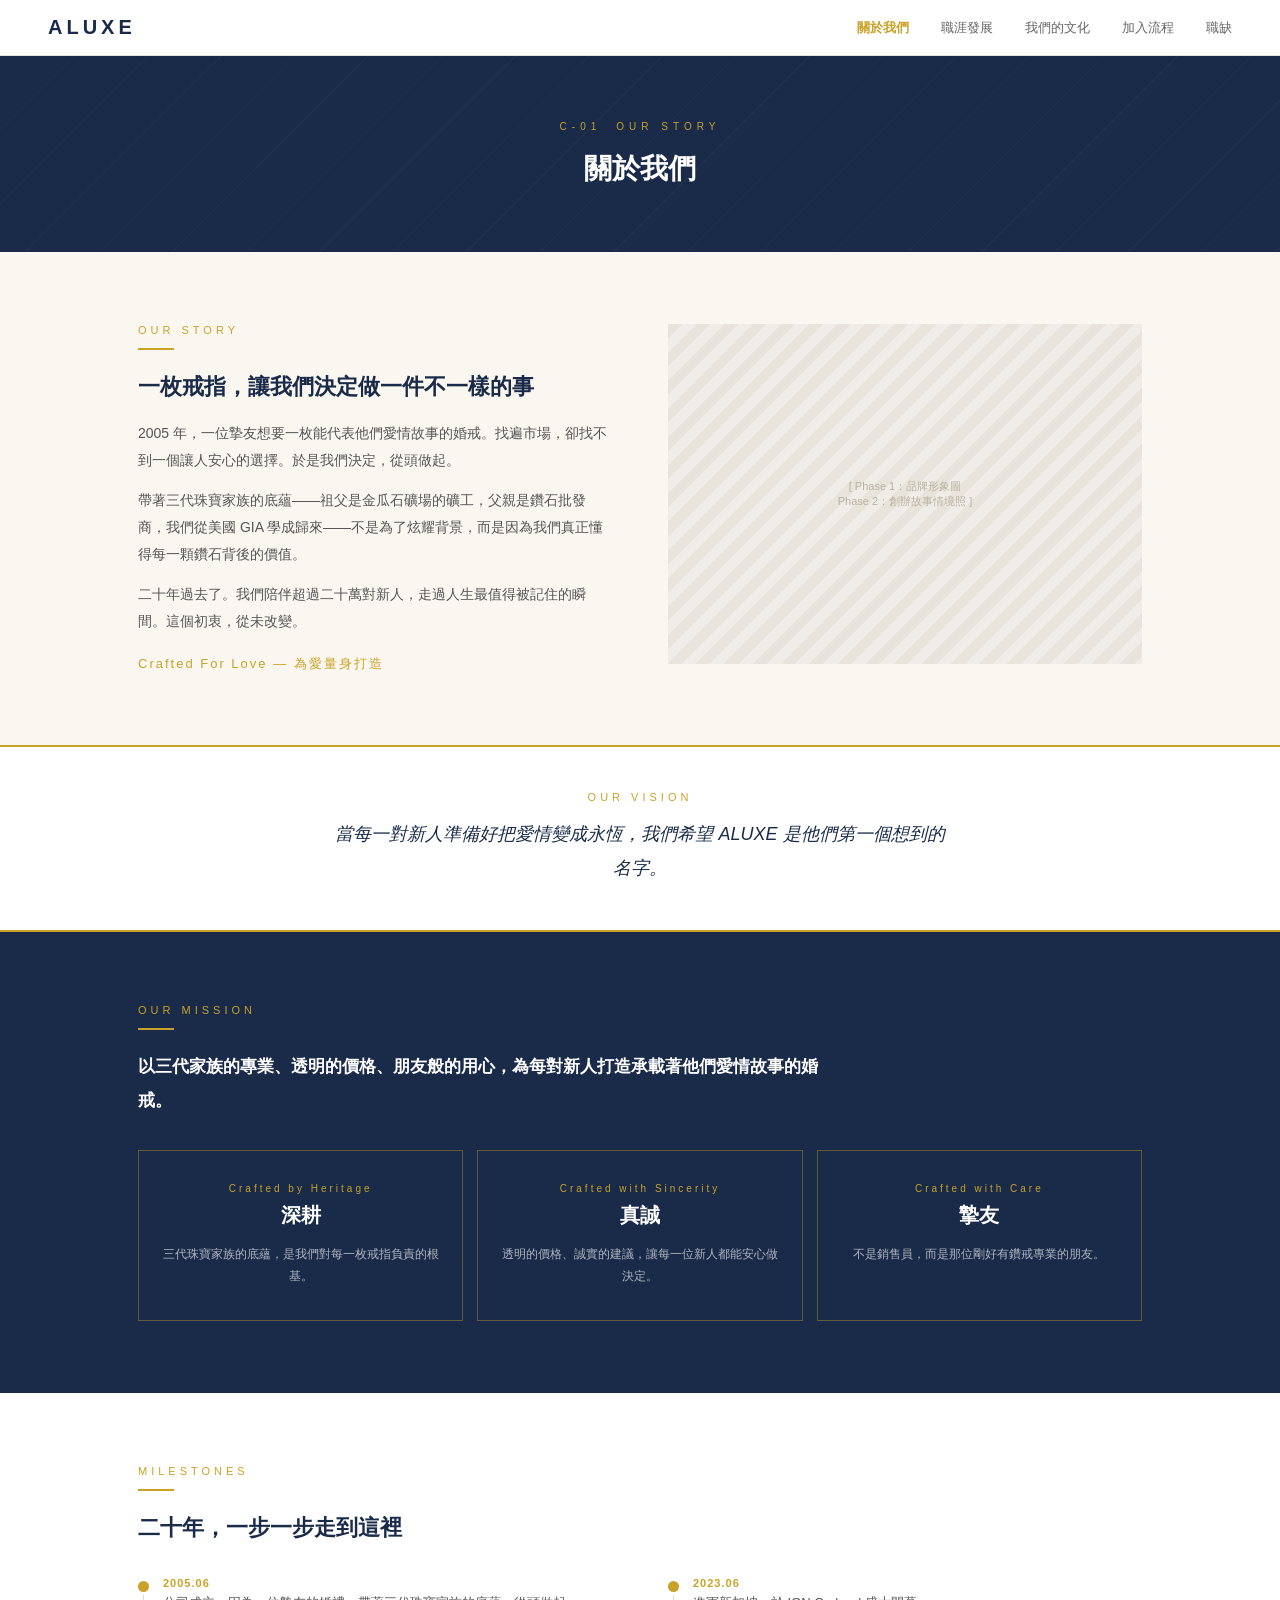
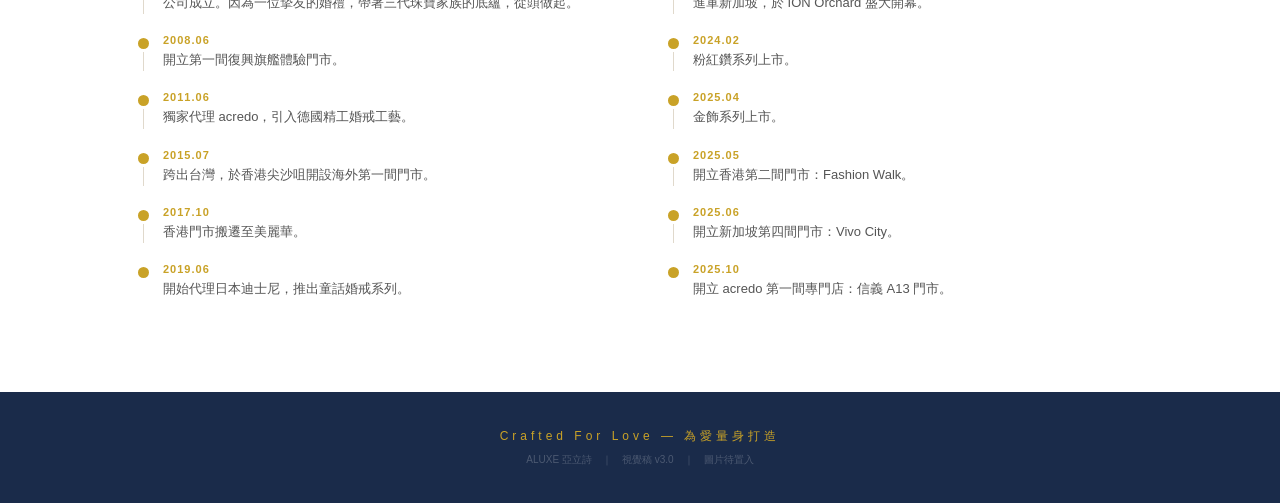
==== about.html @ 5cea4559 "Add files via upload" ====
<!DOCTYPE html>
<html lang="zh-TW">
<head>
<meta charset="UTF-8">
<meta name="viewport" content="width=device-width, initial-scale=1.0">
<title>關於我們 — ALUXE 亞立詩</title>
<link rel="stylesheet" href="shared.css">
<style>
.page-hero { background: #1A2B4A; padding: 64px 48px; text-align: center; position: relative; overflow: hidden; }
.page-hero::before { content: ''; position: absolute; inset: 0; background: repeating-linear-gradient(135deg, rgba(201,162,39,0.04) 0, rgba(201,162,39,0.04) 1px, transparent 1px, transparent 52px); }
.page-hero-content { position: relative; }
.page-hero-eyebrow { color: #C9A227; font-size: 10px; letter-spacing: 5px; margin-bottom: 16px; }
.page-hero-title { color: #fff; font-size: 28px; font-weight: bold; }
.vision-strip { background: #fff; border-top: 2px solid #C9A227; border-bottom: 2px solid #C9A227; padding: 44px 48px; text-align: center; }
.vision-text { font-size: 18px; color: #1A2B4A; line-height: 1.9; max-width: 620px; margin: 0 auto; font-style: italic; }
.origin-two { display: grid; grid-template-columns: 1fr 1fr; gap: 56px; align-items: start; }
@media (max-width: 768px) { .origin-two { grid-template-columns: 1fr; } .page-hero { padding: 48px 24px; } }
</style>
</head>
<body>

<nav class="nav">
  <a href="index.html" class="nav-logo">ALUXE</a>
  <div class="nav-links">
    <a class="nav-link active" href="about.html">關於我們</a>
    <a class="nav-link" href="career.html">職涯發展</a>
    <a class="nav-link" href="culture.html">我們的文化</a>
    <a class="nav-link" href="process.html">加入流程</a>
    <a class="nav-link" href="jobs.html">職缺</a>
  </div>
</nav>

<div class="page-hero">
  <div class="page-hero-content">
    <div class="page-hero-eyebrow">C-01　OUR STORY</div>
    <h1 class="page-hero-title">關於我們</h1>
  </div>
</div>

<!-- 品牌起源 -->
<section class="sec-light">
  <div class="sec-inner">
    <div class="origin-two">
      <div>
        <div class="eyebrow">OUR STORY</div>
        <div class="gold-bar"></div>
        <h2 class="sec-title">一枚戒指，讓我們決定做一件不一樣的事</h2>
        <p class="sec-body">2005 年，一位摯友想要一枚能代表他們愛情故事的婚戒。找遍市場，卻找不到一個讓人安心的選擇。於是我們決定，從頭做起。</p>
        <p class="sec-body">帶著三代珠寶家族的底蘊——祖父是金瓜石礦場的礦工，父親是鑽石批發商，我們從美國 GIA 學成歸來——不是為了炫耀背景，而是因為我們真正懂得每一顆鑽石背後的價值。</p>
        <p class="sec-body">二十年過去了。我們陪伴超過二十萬對新人，走過人生最值得被記住的瞬間。這個初衷，從未改變。</p>
        <p style="font-size:13px; color:#C9A227; letter-spacing:2px; margin-top:20px;">Crafted For Love — 為愛量身打造</p>
      </div>
      <div class="img-ph" style="height:340px;">[ Phase 1：品牌形象圖<br>Phase 2：創辦故事情境照 ]</div>
    </div>
  </div>
</section>

<!-- 願景 -->
<div class="vision-strip">
  <div class="eyebrow" style="text-align:center; margin-bottom:14px;">OUR VISION</div>
  <p class="vision-text">當每一對新人準備好把愛情變成永恆，我們希望 ALUXE 是他們第一個想到的名字。</p>
</div>

<!-- 使命 -->
<section class="sec-navy">
  <div class="sec-inner">
    <div class="eyebrow" style="color:#C9A227;">OUR MISSION</div>
    <div class="gold-bar"></div>
    <p class="sec-title-white" style="font-size:17px; max-width:680px; line-height:2;">以三代家族的專業、透明的價格、朋友般的用心，為每對新人打造承載著他們愛情故事的婚戒。</p>
    <div class="pillar-grid">
      <div class="pillar-card"><div class="p-en">Crafted by Heritage</div><div class="p-zh">深耕</div><div class="p-desc">三代珠寶家族的底蘊，是我們對每一枚戒指負責的根基。</div></div>
      <div class="pillar-card"><div class="p-en">Crafted with Sincerity</div><div class="p-zh">真誠</div><div class="p-desc">透明的價格、誠實的建議，讓每一位新人都能安心做決定。</div></div>
      <div class="pillar-card"><div class="p-en">Crafted with Care</div><div class="p-zh">摯友</div><div class="p-desc">不是銷售員，而是那位剛好有鑽戒專業的朋友。</div></div>
    </div>
  </div>
</section>

<!-- 品牌里程碑 -->
<section class="sec-white">
  <div class="sec-inner">
    <div class="eyebrow">MILESTONES</div>
    <div class="gold-bar"></div>
    <h2 class="sec-title">二十年，一步一步走到這裡</h2>
    <div class="tl-grid">
      <div>
        <div class="tl-item"><div class="tl-dot-w"><div class="tl-dot"></div><div class="tl-line"></div></div><div><div class="tl-date">2005.06</div><div class="tl-text">公司成立。因為一位摯友的婚禮，帶著三代珠寶家族的底蘊，從頭做起。</div></div></div>
        <div class="tl-item"><div class="tl-dot-w"><div class="tl-dot"></div><div class="tl-line"></div></div><div><div class="tl-date">2008.06</div><div class="tl-text">開立第一間復興旗艦體驗門市。</div></div></div>
        <div class="tl-item"><div class="tl-dot-w"><div class="tl-dot"></div><div class="tl-line"></div></div><div><div class="tl-date">2011.06</div><div class="tl-text">獨家代理 acredo，引入德國精工婚戒工藝。</div></div></div>
        <div class="tl-item"><div class="tl-dot-w"><div class="tl-dot"></div><div class="tl-line"></div></div><div><div class="tl-date">2015.07</div><div class="tl-text">跨出台灣，於香港尖沙咀開設海外第一間門市。</div></div></div>
        <div class="tl-item"><div class="tl-dot-w"><div class="tl-dot"></div><div class="tl-line"></div></div><div><div class="tl-date">2017.10</div><div class="tl-text">香港門市搬遷至美麗華。</div></div></div>
        <div class="tl-item"><div class="tl-dot-w"><div class="tl-dot"></div></div><div><div class="tl-date">2019.06</div><div class="tl-text">開始代理日本迪士尼，推出童話婚戒系列。</div></div></div>
      </div>
      <div>
        <div class="tl-item"><div class="tl-dot-w"><div class="tl-dot"></div><div class="tl-line"></div></div><div><div class="tl-date">2023.06</div><div class="tl-text">進軍新加坡，於 ION Orchard 盛大開幕。</div></div></div>
        <div class="tl-item"><div class="tl-dot-w"><div class="tl-dot"></div><div class="tl-line"></div></div><div><div class="tl-date">2024.02</div><div class="tl-text">粉紅鑽系列上市。</div></div></div>
        <div class="tl-item"><div class="tl-dot-w"><div class="tl-dot"></div><div class="tl-line"></div></div><div><div class="tl-date">2025.04</div><div class="tl-text">金飾系列上市。</div></div></div>
        <div class="tl-item"><div class="tl-dot-w"><div class="tl-dot"></div><div class="tl-line"></div></div><div><div class="tl-date">2025.05</div><div class="tl-text">開立香港第二間門市：Fashion Walk。</div></div></div>
        <div class="tl-item"><div class="tl-dot-w"><div class="tl-dot"></div><div class="tl-line"></div></div><div><div class="tl-date">2025.06</div><div class="tl-text">開立新加坡第四間門市：Vivo City。</div></div></div>
        <div class="tl-item"><div class="tl-dot-w"><div class="tl-dot"></div></div><div><div class="tl-date">2025.10</div><div class="tl-text">開立 acredo 第一間專門店：信義 A13 門市。</div></div></div>
      </div>
    </div>
  </div>
</section>

<footer class="footer">
  <p class="footer-slogan">Crafted For Love — 為愛量身打造</p>
  <p class="footer-note">ALUXE 亞立詩　｜　視覺稿 v3.0　｜　圖片待置入</p>
</footer>

</body>
</html>
---- shared.css ----
* { box-sizing: border-box; margin: 0; padding: 0; }
body { font-family: "Arial", "Microsoft JhengHei", sans-serif; background: #FAF7F0; color: #2C2C2C; }

.nav { background: #fff; padding: 16px 48px; display: flex; align-items: center; justify-content: space-between; border-bottom: 1px solid #E8E4DC; position: sticky; top: 0; z-index: 100; box-shadow: 0 2px 8px rgba(0,0,0,0.04); }
.nav-logo { font-size: 20px; font-weight: bold; color: #1A2B4A; letter-spacing: 4px; text-decoration: none; }
.nav-links { display: flex; gap: 32px; font-size: 13px; color: #666; }
.nav-link { text-decoration: none; color: #666; }
.nav-link.active { color: #C9A227; font-weight: bold; }

.btn-gold { background: #C9A227; color: #fff; padding: 13px 36px; font-size: 13px; font-weight: bold; display: inline-block; letter-spacing: 1px; cursor: pointer; text-decoration: none; border: none; }
.btn-outline { border: 1.5px solid #C9A227; color: #C9A227; padding: 11px 30px; font-size: 13px; display: inline-block; letter-spacing: 1px; cursor: pointer; text-decoration: none; background: transparent; }

.sec-light { background: #FAF7F0; }
.sec-white { background: #fff; }
.sec-navy { background: #1A2B4A; }
.sec-inner { max-width: 1100px; margin: 0 auto; padding: 72px 48px; }

.eyebrow { font-size: 11px; color: #C9A227; letter-spacing: 4px; margin-bottom: 12px; text-transform: uppercase; }
.sec-title { font-size: 22px; font-weight: bold; color: #1A2B4A; line-height: 1.55; margin-bottom: 16px; }
.sec-title-white { font-size: 22px; font-weight: bold; color: #fff; line-height: 1.55; margin-bottom: 16px; }
.sec-body { font-size: 14px; color: #555; line-height: 1.95; margin-bottom: 12px; }
.sec-body-white { font-size: 14px; color: rgba(255,255,255,0.72); line-height: 1.95; margin-bottom: 12px; }
.gold-bar { width: 36px; height: 2px; background: #C9A227; margin-bottom: 20px; }
.gold-divider { height: 1px; background: linear-gradient(to right, transparent, #C9A227 30%, #C9A227 70%, transparent); }

.two-col { display: grid; grid-template-columns: 1fr 1fr; gap: 56px; align-items: center; }
.img-ph { background: repeating-linear-gradient(135deg, #E8E4DC 0, #E8E4DC 10px, #F0EDE8 10px, #F0EDE8 20px); border-radius: 1px; display: flex; align-items: center; justify-content: center; color: #B8B0A0; font-size: 11px; text-align: center; padding: 16px; }

.culture-grid { display: grid; grid-template-columns: repeat(3, 1fr); gap: 14px; margin-top: 32px; }
.culture-card { background: #FAF7F0; border: 0.5px solid #E0D9CC; padding: 24px 18px; text-align: center; }
.c-icon { font-size: 20px; color: #C9A227; margin-bottom: 10px; }
.c-zh { font-size: 15px; font-weight: bold; color: #1A2B4A; margin-bottom: 3px; }
.c-en { font-size: 10px; color: #C9A227; letter-spacing: 2px; margin-bottom: 10px; }
.c-desc { font-size: 12px; color: #666; line-height: 1.75; }

.steps { display: flex; gap: 0; margin-top: 36px; }
.step { flex: 1; display: flex; flex-direction: column; align-items: center; text-align: center; position: relative; }
.step:not(:last-child)::after { content: '→'; position: absolute; right: -14px; top: 16px; color: #C9A227; font-size: 16px; }
.step-num { width: 44px; height: 44px; background: #1A2B4A; color: #C9A227; font-size: 13px; font-weight: bold; display: flex; align-items: center; justify-content: center; margin-bottom: 12px; }
.step-title { font-size: 13px; font-weight: bold; color: #1A2B4A; margin-bottom: 6px; }
.step-desc { font-size: 11px; color: #777; line-height: 1.7; padding: 0 10px; }

.pillar-grid { display: grid; grid-template-columns: repeat(3, 1fr); gap: 14px; margin-top: 32px; }
.pillar-card { border: 0.5px solid rgba(201,162,39,0.4); padding: 32px 20px; text-align: center; }
.p-en { font-size: 10px; color: #C9A227; letter-spacing: 3px; margin-bottom: 8px; }
.p-zh { font-size: 20px; font-weight: bold; color: #fff; margin-bottom: 14px; }
.p-desc { font-size: 12px; color: rgba(255,255,255,0.65); line-height: 1.9; }

.tl-grid { display: grid; grid-template-columns: 1fr 1fr; gap: 0 56px; margin-top: 32px; }
.tl-item { display: flex; gap: 14px; padding-bottom: 20px; }
.tl-dot-w { display: flex; flex-direction: column; align-items: center; }
.tl-dot { width: 11px; height: 11px; background: #C9A227; border-radius: 50%; margin-top: 4px; min-height: 11px; }
.tl-line { width: 1px; background: #E0D9CC; flex: 1; margin-top: 3px; }
.tl-date { font-size: 11px; font-weight: bold; color: #C9A227; letter-spacing: 1px; margin-bottom: 3px; }
.tl-text { font-size: 13px; color: #555; line-height: 1.7; }

.edu-item { background: #fff; border-left: 3px solid #C9A227; padding: 20px 24px; margin-bottom: 12px; }
.edu-title { font-size: 14px; font-weight: bold; color: #1A2B4A; margin-bottom: 7px; }
.edu-desc { font-size: 13px; color: #555; line-height: 1.9; }

.career-grid { display: grid; grid-template-columns: repeat(3, 1fr); gap: 18px; margin-top: 32px; }
.career-card { border: 0.5px solid #E0D9CC; padding: 28px 20px; background: #fff; }
.career-icon { font-size: 28px; color: #C9A227; margin-bottom: 12px; }
.career-title { font-size: 14px; font-weight: bold; color: #1A2B4A; margin-bottom: 10px; }
.career-desc { font-size: 13px; color: #555; line-height: 1.9; }
.ladder { margin-top: 18px; padding-top: 14px; border-top: 1px solid #F0EDE8; }
.ladder-label { font-size: 10px; color: #C9A227; letter-spacing: 2px; margin-bottom: 10px; }
.l-item { display: flex; align-items: center; gap: 8px; }
.l-dot { width: 7px; height: 7px; background: #C9A227; border-radius: 50%; min-width: 7px; }
.l-dot.base { background: #1A2B4A; }
.l-line { width: 1px; height: 16px; background: #C9A227; margin-left: 3px; }
.l-text { font-size: 11px; color: #555; font-weight: bold; }

.benefits-grid { display: grid; grid-template-columns: repeat(3, 1fr); gap: 14px; margin-top: 32px; }
.benefit-card { background: #fff; padding: 24px 20px; border: 0.5px solid #E0D9CC; }
.b-icon { font-size: 20px; color: #C9A227; margin-bottom: 12px; }
.b-title { font-size: 13px; font-weight: bold; color: #1A2B4A; margin-bottom: 8px; padding-bottom: 8px; border-bottom: 1px solid #F0EDE8; }
.b-desc { font-size: 12px; color: #666; line-height: 1.9; }

.tips-box { margin-top: 40px; padding-top: 32px; border-top: 1px solid #E0D9CC; }
.tips-title { font-size: 18px; font-weight: bold; color: #1A2B4A; margin-bottom: 12px; }
.tips-lead { font-size: 13px; color: #555; line-height: 1.95; margin-bottom: 20px; }
.tips-grid { display: grid; grid-template-columns: repeat(3, 1fr); gap: 12px; }
.tip-card { background: #fff; border-left: 3px solid #C9A227; padding: 14px 16px; font-size: 12px; color: #555; line-height: 1.85; }

.region-title { font-size: 15px; font-weight: bold; color: #1A2B4A; padding: 12px 0; border-bottom: 2px solid #C9A227; margin: 24px 0 16px; }
.store-grid { display: grid; grid-template-columns: repeat(4, 1fr); gap: 12px; }
.store-card { background: #fff; border: 0.5px solid #E0D9CC; padding: 16px; }
.store-name { font-size: 13px; font-weight: bold; color: #1A2B4A; margin-bottom: 8px; }
.store-btn { border: 1px solid #C9A227; color: #C9A227; padding: 6px 12px; font-size: 11px; display: inline-block; letter-spacing: 1px; text-decoration: none; }

.footer { background: #1A2B4A; padding: 36px 48px; text-align: center; }
.footer-slogan { color: #C9A227; font-size: 12px; letter-spacing: 4px; margin-bottom: 8px; }
.footer-note { color: rgba(255,255,255,0.22); font-size: 10px; }

.stats-row { display: grid; grid-template-columns: repeat(4, 1fr); gap: 16px; margin-bottom: 52px; }
.stat-card { text-align: center; padding: 22px 12px; border-bottom: 2px solid #C9A227; background: #fff; }
.stat-num { font-size: 28px; font-weight: bold; color: #1A2B4A; margin-bottom: 6px; }
.stat-desc { font-size: 11px; color: #888; letter-spacing: 1px; }

.vision-strip { background: #fff; border-top: 2px solid #C9A227; border-bottom: 2px solid #C9A227; padding: 44px 48px; text-align: center; }
.vision-text { font-size: 18px; color: #1A2B4A; line-height: 1.9; max-width: 620px; margin: 0 auto; font-style: italic; }

.pillar-grid-light { display: grid; grid-template-columns: repeat(3, 1fr); gap: 14px; margin-top: 32px; margin-bottom: 52px; }
.pillar-light { border: 0.5px solid rgba(26,43,74,0.18); background: #FAF7F0; padding: 32px 20px; text-align: center; }
.pl-en { font-size: 10px; color: #C9A227; letter-spacing: 3px; margin-bottom: 8px; }
.pl-zh { font-size: 20px; font-weight: bold; color: #1A2B4A; margin-bottom: 14px; }
.pl-desc { font-size: 12px; color: #666; line-height: 1.9; }

@media (max-width: 768px) {
  .stats-row, .two-col, .culture-grid, .career-grid, .benefits-grid, .pillar-grid, .pillar-grid-light, .tl-grid { grid-template-columns: 1fr; }
  .steps { flex-direction: column; gap: 20px; }
  .step:not(:last-child)::after { display: none; }
  .store-grid { grid-template-columns: repeat(2, 1fr); }
  .sec-inner { padding: 48px 24px; }
  .nav { padding: 14px 24px; }
  .nav-links { display: none; }
  .tips-grid { grid-template-columns: 1fr; }
}
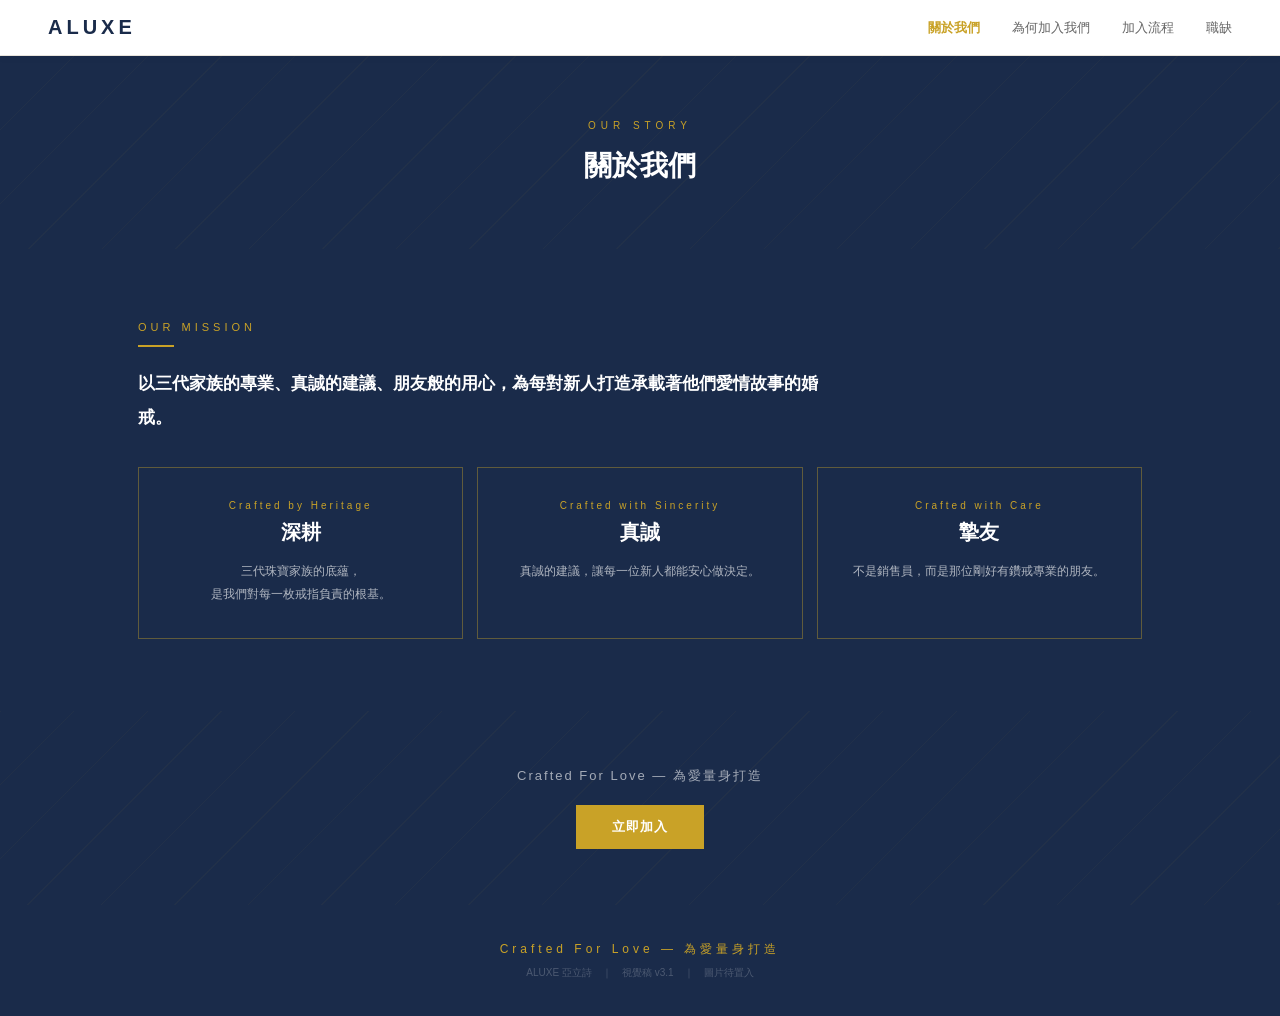
==== commit 4bda64d4: "Add files via upload" ====
--- a/about.html
+++ b/about.html
@@ -11,10 +11,7 @@
 .page-hero-content { position: relative; }
 .page-hero-eyebrow { color: #C9A227; font-size: 10px; letter-spacing: 5px; margin-bottom: 16px; }
 .page-hero-title { color: #fff; font-size: 28px; font-weight: bold; }
-.vision-strip { background: #fff; border-top: 2px solid #C9A227; border-bottom: 2px solid #C9A227; padding: 44px 48px; text-align: center; }
-.vision-text { font-size: 18px; color: #1A2B4A; line-height: 1.9; max-width: 620px; margin: 0 auto; font-style: italic; }
-.origin-two { display: grid; grid-template-columns: 1fr 1fr; gap: 56px; align-items: start; }
-@media (max-width: 768px) { .origin-two { grid-template-columns: 1fr; } .page-hero { padding: 48px 24px; } }
+@media (max-width: 768px) { .page-hero { padding: 48px 24px; } }
 </style>
 </head>
 <body>
@@ -23,8 +20,7 @@
   <a href="index.html" class="nav-logo">ALUXE</a>
   <div class="nav-links">
     <a class="nav-link active" href="about.html">關於我們</a>
-    <a class="nav-link" href="career.html">職涯發展</a>
-    <a class="nav-link" href="culture.html">我們的文化</a>
+    <a class="nav-link" href="career.html">為何加入我們</a>
     <a class="nav-link" href="process.html">加入流程</a>
     <a class="nav-link" href="jobs.html">職缺</a>
   </div>
@@ -32,79 +28,47 @@
 
 <div class="page-hero">
   <div class="page-hero-content">
-    <div class="page-hero-eyebrow">C-01　OUR STORY</div>
+    <div class="page-hero-eyebrow">OUR STORY</div>
     <h1 class="page-hero-title">關於我們</h1>
   </div>
 </div>
 
-<!-- 品牌起源 -->
-<section class="sec-light">
-  <div class="sec-inner">
-    <div class="origin-two">
-      <div>
-        <div class="eyebrow">OUR STORY</div>
-        <div class="gold-bar"></div>
-        <h2 class="sec-title">一枚戒指，讓我們決定做一件不一樣的事</h2>
-        <p class="sec-body">2005 年，一位摯友想要一枚能代表他們愛情故事的婚戒。找遍市場，卻找不到一個讓人安心的選擇。於是我們決定，從頭做起。</p>
-        <p class="sec-body">帶著三代珠寶家族的底蘊——祖父是金瓜石礦場的礦工，父親是鑽石批發商，我們從美國 GIA 學成歸來——不是為了炫耀背景，而是因為我們真正懂得每一顆鑽石背後的價值。</p>
-        <p class="sec-body">二十年過去了。我們陪伴超過二十萬對新人，走過人生最值得被記住的瞬間。這個初衷，從未改變。</p>
-        <p style="font-size:13px; color:#C9A227; letter-spacing:2px; margin-top:20px;">Crafted For Love — 為愛量身打造</p>
-      </div>
-      <div class="img-ph" style="height:340px;">[ Phase 1：品牌形象圖<br>Phase 2：創辦故事情境照 ]</div>
-    </div>
-  </div>
-</section>
-
-<!-- 願景 -->
-<div class="vision-strip">
-  <div class="eyebrow" style="text-align:center; margin-bottom:14px;">OUR VISION</div>
-  <p class="vision-text">當每一對新人準備好把愛情變成永恆，我們希望 ALUXE 是他們第一個想到的名字。</p>
-</div>
-
-<!-- 使命 -->
+<!-- OUR MISSION -->
 <section class="sec-navy">
   <div class="sec-inner">
     <div class="eyebrow" style="color:#C9A227;">OUR MISSION</div>
     <div class="gold-bar"></div>
-    <p class="sec-title-white" style="font-size:17px; max-width:680px; line-height:2;">以三代家族的專業、透明的價格、朋友般的用心，為每對新人打造承載著他們愛情故事的婚戒。</p>
+    <p class="sec-title-white" style="font-size:17px; max-width:680px; line-height:2;">以三代家族的專業、真誠的建議、朋友般的用心，為每對新人打造承載著他們愛情故事的婚戒。</p>
     <div class="pillar-grid">
-      <div class="pillar-card"><div class="p-en">Crafted by Heritage</div><div class="p-zh">深耕</div><div class="p-desc">三代珠寶家族的底蘊，是我們對每一枚戒指負責的根基。</div></div>
-      <div class="pillar-card"><div class="p-en">Crafted with Sincerity</div><div class="p-zh">真誠</div><div class="p-desc">透明的價格、誠實的建議，讓每一位新人都能安心做決定。</div></div>
-      <div class="pillar-card"><div class="p-en">Crafted with Care</div><div class="p-zh">摯友</div><div class="p-desc">不是銷售員，而是那位剛好有鑽戒專業的朋友。</div></div>
-    </div>
-  </div>
-</section>
-
-<!-- 品牌里程碑 -->
-<section class="sec-white">
-  <div class="sec-inner">
-    <div class="eyebrow">MILESTONES</div>
-    <div class="gold-bar"></div>
-    <h2 class="sec-title">二十年，一步一步走到這裡</h2>
-    <div class="tl-grid">
-      <div>
-        <div class="tl-item"><div class="tl-dot-w"><div class="tl-dot"></div><div class="tl-line"></div></div><div><div class="tl-date">2005.06</div><div class="tl-text">公司成立。因為一位摯友的婚禮，帶著三代珠寶家族的底蘊，從頭做起。</div></div></div>
-        <div class="tl-item"><div class="tl-dot-w"><div class="tl-dot"></div><div class="tl-line"></div></div><div><div class="tl-date">2008.06</div><div class="tl-text">開立第一間復興旗艦體驗門市。</div></div></div>
-        <div class="tl-item"><div class="tl-dot-w"><div class="tl-dot"></div><div class="tl-line"></div></div><div><div class="tl-date">2011.06</div><div class="tl-text">獨家代理 acredo，引入德國精工婚戒工藝。</div></div></div>
-        <div class="tl-item"><div class="tl-dot-w"><div class="tl-dot"></div><div class="tl-line"></div></div><div><div class="tl-date">2015.07</div><div class="tl-text">跨出台灣，於香港尖沙咀開設海外第一間門市。</div></div></div>
-        <div class="tl-item"><div class="tl-dot-w"><div class="tl-dot"></div><div class="tl-line"></div></div><div><div class="tl-date">2017.10</div><div class="tl-text">香港門市搬遷至美麗華。</div></div></div>
-        <div class="tl-item"><div class="tl-dot-w"><div class="tl-dot"></div></div><div><div class="tl-date">2019.06</div><div class="tl-text">開始代理日本迪士尼，推出童話婚戒系列。</div></div></div>
+      <div class="pillar-card">
+        <div class="p-en">Crafted by Heritage</div>
+        <div class="p-zh">深耕</div>
+        <div class="p-desc">三代珠寶家族的底蘊，<br>是我們對每一枚戒指負責的根基。</div>
       </div>
-      <div>
-        <div class="tl-item"><div class="tl-dot-w"><div class="tl-dot"></div><div class="tl-line"></div></div><div><div class="tl-date">2023.06</div><div class="tl-text">進軍新加坡，於 ION Orchard 盛大開幕。</div></div></div>
-        <div class="tl-item"><div class="tl-dot-w"><div class="tl-dot"></div><div class="tl-line"></div></div><div><div class="tl-date">2024.02</div><div class="tl-text">粉紅鑽系列上市。</div></div></div>
-        <div class="tl-item"><div class="tl-dot-w"><div class="tl-dot"></div><div class="tl-line"></div></div><div><div class="tl-date">2025.04</div><div class="tl-text">金飾系列上市。</div></div></div>
-        <div class="tl-item"><div class="tl-dot-w"><div class="tl-dot"></div><div class="tl-line"></div></div><div><div class="tl-date">2025.05</div><div class="tl-text">開立香港第二間門市：Fashion Walk。</div></div></div>
-        <div class="tl-item"><div class="tl-dot-w"><div class="tl-dot"></div><div class="tl-line"></div></div><div><div class="tl-date">2025.06</div><div class="tl-text">開立新加坡第四間門市：Vivo City。</div></div></div>
-        <div class="tl-item"><div class="tl-dot-w"><div class="tl-dot"></div></div><div><div class="tl-date">2025.10</div><div class="tl-text">開立 acredo 第一間專門店：信義 A13 門市。</div></div></div>
+      <div class="pillar-card">
+        <div class="p-en">Crafted with Sincerity</div>
+        <div class="p-zh">真誠</div>
+        <div class="p-desc">真誠的建議，讓每一位新人都能安心做決定。</div>
+      </div>
+      <div class="pillar-card">
+        <div class="p-en">Crafted with Care</div>
+        <div class="p-zh">摯友</div>
+        <div class="p-desc">不是銷售員，而是那位剛好有鑽戒專業的朋友。</div>
       </div>
     </div>
   </div>
 </section>
 
+<section class="sec-navy" style="text-align:center; padding:56px 48px; position:relative; overflow:hidden;">
+  <div style="position:absolute; inset:0; background:repeating-linear-gradient(135deg, rgba(201,162,39,0.04) 0, rgba(201,162,39,0.04) 1px, transparent 1px, transparent 52px);"></div>
+  <div style="position:relative;">
+    <p style="color:rgba(255,255,255,0.6); font-size:13px; letter-spacing:2px; margin-bottom:20px;">Crafted For Love — 為愛量身打造</p>
+    <a href="https://www.104.com.tw/company/1a2x6bidx6#info06" target="_blank" class="btn-gold">立即加入</a>
+  </div>
+</section>
 <footer class="footer">
   <p class="footer-slogan">Crafted For Love — 為愛量身打造</p>
-  <p class="footer-note">ALUXE 亞立詩　｜　視覺稿 v3.0　｜　圖片待置入</p>
+  <p class="footer-note">ALUXE 亞立詩　｜　視覺稿 v3.1　｜　圖片待置入</p>
 </footer>
 
 </body>
